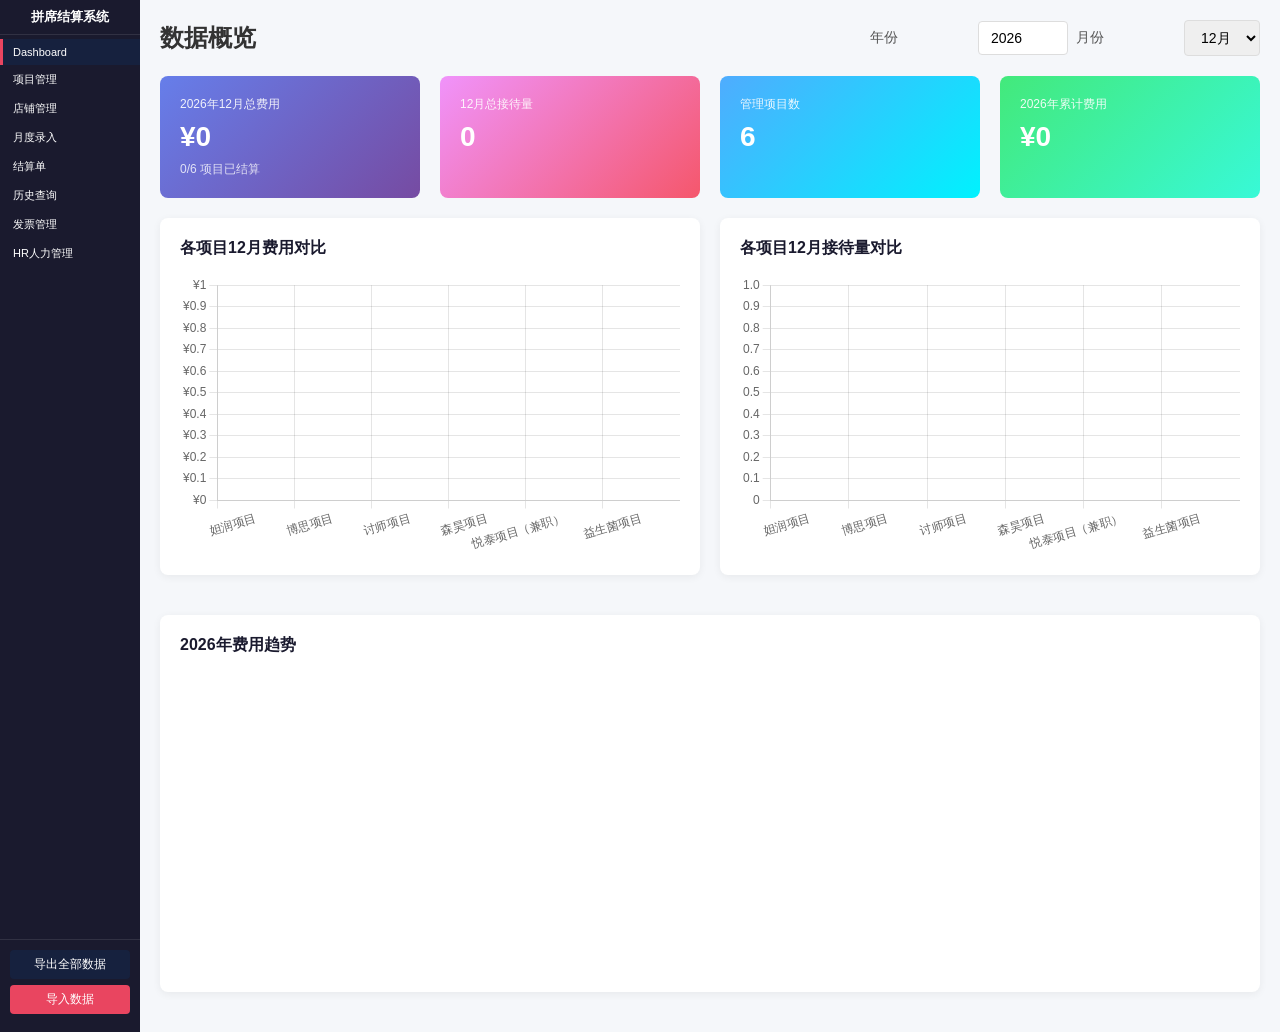
==== index.html @ 9dc021d5 "fix: 新增行改用projectMatch + 删除多余pill容器 + sidebar再压缩至140px" ====
<!DOCTYPE html>
<html lang="zh-CN">
<head>
  <meta charset="UTF-8">
  <meta name="viewport" content="width=device-width, initial-scale=1.0">
  <title>拼席月度结算管理系统</title>
  <link rel="stylesheet" href="css/style.css">
  <link rel="stylesheet" href="https://cdnjs.cloudflare.com/ajax/libs/font-awesome/6.5.1/css/all.min.css">
  <link rel="stylesheet" href="css/hr.css">
  <script src="js/dexie.min.js"></script>
  <script src="js/chart.umd.min.js"></script>
  <script src="js/xlsx.full.min.js"></script>
</head>
<body>
  <nav class="sidebar">
    <div class="logo">拼席结算系统</div>
    <ul class="nav-menu">
      <li data-view="dashboard" class="active">Dashboard</li>
      <li data-view="projects">项目管理</li>
      <li data-view="shops">店铺管理</li>
      <li data-view="input">月度录入</li>
      <li data-view="statement">结算单</li>
      <li data-view="history">历史查询</li>
      <li class="has-submenu" data-submenu="invoice">
        <span>发票管理</span>
        <ul class="submenu">
          <li data-view="invoices-co">拼席发票</li>
          <li data-view="invoices-ex">专席发票</li>
        </ul>
      </li>
      <li class="has-submenu" data-submenu="hr">
        <span>HR人力管理</span>
        <ul class="submenu">
          <li data-view="hr-projects">项目管理</li>
          <li data-view="hr-staff">员工管理</li>
          <li data-view="hr-schedule">排班明细</li>
          <li data-view="hr-kpi">绩效管理</li>
          <li data-view="hr-performance">绩效制作</li>
        </ul>
      </li>
    </ul>
    <div class="sidebar-footer">
      <button class="btn btn-secondary" onclick="App.exportAllData()">导出全部数据</button>
      <button class="btn btn-primary" onclick="App.importAllData()">导入数据</button>
    </div>
  </nav>
  <main class="main-content">
    <div id="view-dashboard" class="view"></div>
    <div id="view-projects" class="view hidden"></div>
    <div id="view-shops" class="view hidden"></div>
    <div id="view-input" class="view hidden"></div>
    <div id="view-statement" class="view hidden"></div>
    <div id="view-history" class="view hidden"></div>
    <div id="view-invoices" class="view hidden"></div>
    <div id="view-invoices-co" class="view hidden"></div>
    <div id="view-invoices-ex" class="view hidden"></div>

    <!-- HR 人力管理 - 项目管理 -->
    <div id="view-hr-projects" class="view hidden">
      <div class="hr-wrap">
        <div class="hr-toolRow">
          <button class="hr-btn hr-btn-primary hr-btn-sm" onclick="addHrProject()"><i class="fas fa-plus"></i> 新增项目</button>
          <div class="hr-spacer"></div>
          <div class="hr-hint"><i class="fas fa-circle-info"></i> 此处管理HR模块使用的所有项目，增删改会同步到所有模块的筛选标签</div>
        </div>
        <div class="hr-tableWrap" id="hrProjectsTableWrap"></div>
      </div>
    </div>

    <!-- HR 人力管理 - 员工管理 -->
    <div id="view-hr-staff" class="view hidden">
      <div class="hr-wrap">
        <div class="hr-subtabs" id="staffSubtabs">
          <div class="hr-stab active" onclick="setStaffMode('info')">员工基本信息</div>
          <div class="hr-stab" onclick="setStaffMode('salary')">员工薪资管理</div>
          <div class="hr-stab" onclick="setStaffMode('managers')">管理架构</div>
        </div>
        <div class="hr-pillTabs" id="staffPillContainer"></div>
        <div id="staff-info-panel">
          <div class="hr-toolRow">
            <button class="hr-btn hr-btn-primary hr-btn-sm" onclick="addStaffRow()"><i class="fas fa-plus"></i> 新增员工</button>
            <button class="hr-btn hr-btn-secondary hr-btn-sm" onclick="saveStaffChanges()"><i class="fas fa-floppy-disk"></i> 保存修改</button>
            <div class="hr-spacer"></div>
            <div class="hr-hint"><i class="fas fa-circle-info"></i> 点击单元格可直接编辑，修改后请点击"保存修改"</div>
          </div>
          <div class="hr-tableWrap" id="staffInfoTableWrap"></div>
        </div>
        <div id="staff-salary-panel" style="display:none;">
          <div class="hr-toolRow">
            <button class="hr-btn hr-btn-primary hr-btn-sm" onclick="saveStaffChanges()"><i class="fas fa-floppy-disk"></i> 保存修改</button>
            <div class="hr-spacer"></div>
            <div class="hr-hint"><i class="fas fa-circle-info"></i> 试用期/转正底薪及考勤数据在此编辑</div>
          </div>
          <div class="hr-tableWrap" id="staffSalaryTableWrap"></div>
        </div>
        <div id="staff-managers-panel" style="display:none;">
          <div class="hr-toolRow">
            <button class="hr-btn hr-btn-primary hr-btn-sm" onclick="saveStaffChanges()"><i class="fas fa-floppy-disk"></i> 保存修改</button>
            <div class="hr-spacer"></div>
            <div class="hr-hint"><i class="fas fa-circle-info"></i> 管理人员成本按比例分摊到各项目</div>
          </div>
          <div class="hr-tableWrap" id="staffManagersTableWrap"></div>
        </div>
      </div>
    </div>

    <!-- HR 人力管理 - 排班明细 -->
    <div id="view-hr-schedule" class="view hidden">
      <div class="hr-wrap">
        <div class="hr-subtabs" id="scheduleSubtabs">
          <div class="hr-stab active" onclick="setScheduleSubpage('main')">排班明细</div>
          <div class="hr-stab" onclick="setScheduleSubpage('remarks')">排班备注</div>
          <div class="hr-stab" onclick="setScheduleSubpage('summary')">综合汇总</div>
        </div>
        <div id="sched-main-panel">
          <div class="hr-pillTabs" id="schedProjectPills"></div>
          <div class="hr-toolRow">
            <div class="hr-pillTabs" id="schedMonthPills"></div>
            <button class="hr-btn hr-btn-primary hr-btn-sm" onclick="addScheduleMonth()"><i class="fas fa-plus"></i> 新增月份</button>
            <button class="hr-btn hr-btn-danger hr-btn-sm" onclick="deleteScheduleMonth()"><i class="fas fa-trash"></i> 删除月份</button>
            <div class="hr-spacer"></div>
            <button class="hr-btn hr-btn-primary hr-btn-sm" onclick="addScheduleRow()"><i class="fas fa-plus"></i> 新增行</button>
            <button class="hr-btn hr-btn-danger hr-btn-sm" onclick="batchDeleteScheduleRows()"><i class="fas fa-trash-can"></i> 批量删除</button>
          </div>
          <div class="hr-hint"><i class="fas fa-circle-info"></i> 点击单元格切换班次，右键或长按可快速选择</div>
          <div class="hr-scheduleFreezeWrap" id="scheduleFreezeWrap" style="max-height:600px;overflow:auto;"></div>
        </div>
        <div id="sched-remarks-panel" style="display:none;">
          <div class="hr-toolRow">
            <div class="hr-pillTabs" id="schedRemarksMonthPills"></div>
            <button class="hr-btn hr-btn-primary hr-btn-sm" onclick="addScheduleRemark()"><i class="fas fa-plus"></i> 新增备注</button>
            <div class="hr-spacer"></div>
          </div>
          <div class="hr-tableWrap" id="scheduleRemarksTableWrap"></div>
        </div>
        <div id="sched-summary-panel" style="display:none;">
          <div class="hr-toolRow">
            <div class="hr-pillTabs" id="schedSummaryMonthPills"></div>
            <div class="hr-spacer"></div>
          </div>
          <div class="hr-tableWrap" id="scheduleSummaryTableWrap"></div>
        </div>
      </div>
    </div>

    <!-- HR 人力管理 - 绩效管理 -->
    <div id="view-hr-kpi" class="view hidden">
      <div class="hr-wrap">
        <div class="hr-subtabs" id="kpiSubtabs">
          <div class="hr-stab active" onclick="setKpiMode('view')">查看指标</div>
          <div class="hr-stab" onclick="setKpiMode('config')">配置指标</div>
        </div>
        <div id="kpi-view-panel">
          <div id="kpiOptionScroller" class="hr-optionScroller" style="margin-bottom:14px;"></div>
          <div class="hr-toolRow">
            <label class="hr-label">月份：</label>
            <select id="kpiPeriodSelect" class="hr-select" onchange="renderKpiManager()"></select>
            <div class="hr-spacer"></div>
          </div>
          <div id="kpiViewArea"></div>
        </div>
        <div id="kpi-config-panel" style="display:none;">
          <div id="kpiConfigOptionScroller" class="hr-optionScroller" style="margin-bottom:14px;"></div>
          <div class="hr-toolRow">
            <button class="hr-btn hr-btn-primary hr-btn-sm" onclick="addKpiConfigRow()"><i class="fas fa-plus"></i> 新增指标</button>
            <div class="hr-spacer"></div>
          </div>
          <div class="hr-card" style="margin-bottom:16px;">
            <div style="font-size:13px;font-weight:600;margin-bottom:10px;color:var(--hr-navy);">
              <i class="fas fa-file-arrow-up"></i> 上传 Excel 配置
            </div>
            <div class="hr-file-upload-area" onclick="document.getElementById('kpiFileInput').click()">
              <i class="fas fa-cloud-arrow-up"></i>
              <p>点击选择 Excel (.xlsx) 文件</p>
            </div>
            <input type="file" id="kpiFileInput" accept=".xlsx,.xls,.csv" style="display:none;" onchange="handleKpiFileUpload(this)">
          </div>
          <div class="hr-kpi-table-wrap" id="kpiConfigTableWrap"></div>
        </div>
      </div>
    </div>

    <!-- HR 人力管理 - 绩效制作 -->
    <div id="view-hr-performance" class="view hidden">
      <div class="hr-wrap">
        <div class="hr-subtabs" id="perfSubtabs">
          <div class="hr-stab active" onclick="setPerfMode('exclusive')">专席绩效</div>
          <div class="hr-stab" onclick="setPerfMode('pinxi')">拼席结算</div>
          <div class="hr-stab" onclick="setPerfMode('temp')">临时客服费用</div>
        </div>
        <div id="perf-exclusive-panel">
          <div class="hr-pillTabs" id="perfExPillTabs"></div>
          <div class="hr-toolRow">
            <label class="hr-label">月份：</label>
            <input type="month" id="perfExPeriod" class="hr-input-month" onchange="renderPerformance()">
            <div class="hr-spacer"></div>
            <button class="hr-btn hr-btn-secondary hr-btn-sm" onclick="exportPerformanceCsv('exclusive')"><i class="fas fa-download"></i> 导出CSV</button>
          </div>
          <div class="hr-tableWrap" id="perfExclusiveTableWrap"></div>
        </div>
        <div id="perf-pinxi-panel" style="display:none;">
          <div class="hr-pillTabs" id="perfPxPillTabs"></div>
          <div class="hr-toolRow">
            <label class="hr-label">月份：</label>
            <input type="month" id="perfPxPeriod" class="hr-input-month" onchange="renderPerformance()">
            <div class="hr-spacer"></div>
            <button class="hr-btn hr-btn-secondary hr-btn-sm" onclick="exportPerformanceCsv('pinxi')"><i class="fas fa-download"></i> 导出CSV</button>
          </div>
          <div class="hr-tableWrap" id="perfPinxiTableWrap"></div>
        </div>
        <div id="perf-temp-panel" style="display:none;">
          <div class="hr-pillTabs" id="perfTmpPillTabs"></div>
          <div class="hr-toolRow">
            <label class="hr-label">月份：</label>
            <input type="month" id="perfTmpPeriod" class="hr-input-month" onchange="renderPerformance()">
            <div class="hr-spacer"></div>
            <button class="hr-btn hr-btn-secondary hr-btn-sm" onclick="exportPerformanceCsv('temp')"><i class="fas fa-download"></i> 导出CSV</button>
          </div>
          <div class="hr-tableWrap" id="perfTempTableWrap"></div>
        </div>
      </div>
    </div>
  </main>
  <script src="js/db.js"></script>
  <script src="js/data.js"></script>
  <script src="js/calculator.js"></script>
  <script src="js/export.js"></script>
  <script src="js/charts.js"></script>
  <script src="js/app.js"></script>
  <script src="js/hr-app.js"></script>
</body>
</html>
---- css/style.css ----
* { margin: 0; padding: 0; box-sizing: border-box; }
body {
  font-family: -apple-system, BlinkMacSystemFont, "Segoe UI", Roboto, "Helvetica Neue", Arial, sans-serif;
  background: #f5f7fa;
  color: #333;
  display: flex;
  min-height: 100vh;
}
.sidebar {
  width: 140px;
  background: #1a1a2e;
  color: #fff;
  padding: 8px 0;
  flex-shrink: 0;
  display: flex;
  flex-direction: column;
}
.logo {
  font-size: 13px;
  font-weight: bold;
  text-align: center;
  padding-bottom: 8px;
  border-bottom: 1px solid rgba(255,255,255,0.1);
}
.nav-menu { list-style: none; padding: 4px 0; flex: 1; }
.nav-menu li {
  padding: 7px 10px;
  cursor: pointer;
  transition: all 0.2s;
  border-left: 3px solid transparent;
  font-size: 11px;
}
.nav-menu li:hover, .nav-menu li.active {
  background: #16213e;
  border-left-color: #e94560;
}

/* 二级菜单 */
.nav-menu li.has-submenu {
  padding: 0;
  border-left: none;
}
.nav-menu li.has-submenu > span {
  display: block;
  padding: 7px 10px;
  border-left: 3px solid transparent;
  transition: all 0.2s;
}
.nav-menu li.has-submenu:hover > span,
.nav-menu li.has-submenu.active > span {
  background: #16213e;
  border-left-color: #e94560;
}
.nav-menu li.has-submenu.open > span {
  background: #16213e;
}
.nav-menu .submenu {
  list-style: none;
  padding: 0;
  display: none;
  background: #0f0f1a;
}
.nav-menu li.has-submenu.open .submenu {
  display: block;
}
.nav-menu .submenu li {
  padding: 5px 10px 5px 20px;
  font-size: 10px;
  border-left: 3px solid transparent;
}
.nav-menu .submenu li:hover,
.nav-menu .submenu li.active {
  background: #16213e;
  border-left-color: #e94560;
}
.sidebar-footer {
  padding: 10px;
  border-top: 1px solid rgba(255,255,255,0.1);
  display: flex;
  flex-direction: column;
  gap: 6px;
}
.sidebar-footer .btn { font-size: 12px; padding: 6px 10px; }
.main-content { flex: 1; padding: 20px; overflow-y: auto; }
.view.hidden { display: none; }
.card {
  background: #fff;
  border-radius: 8px;
  padding: 20px;
  box-shadow: 0 2px 8px rgba(0,0,0,0.06);
  margin-bottom: 20px;
}
.card-title {
  font-size: 16px;
  font-weight: 600;
  margin-bottom: 16px;
  color: #1a1a2e;
}
.btn {
  display: inline-block;
  padding: 8px 16px;
  border: none;
  border-radius: 4px;
  cursor: pointer;
  font-size: 14px;
  transition: opacity 0.2s;
  white-space: nowrap;
}
.btn:hover { opacity: 0.85; }
.btn-primary { background: #e94560; color: #fff; }
.btn-secondary { background: #16213e; color: #fff; }
.btn-success { background: #0f9b6e; color: #fff; }
.btn-danger { background: #dc3545; color: #fff; }
table {
  width: 100%;
  border-collapse: collapse;
  font-size: 14px;
}
th, td {
  padding: 12px;
  text-align: left;
  border-bottom: 1px solid #e8e8e8;
}
th {
  background: #f8f9fa;
  font-weight: 600;
  color: #555;
}
tr:hover { background: #f8f9fa; }
input, select, textarea {
  padding: 8px 12px;
  border: 1px solid #ddd;
  border-radius: 4px;
  font-size: 14px;
  font-family: inherit;
}
input:focus, select:focus, textarea:focus {
  outline: none;
  border-color: #e94560;
}
.grid-4 { display: grid; grid-template-columns: repeat(4, 1fr); gap: 20px; }
.grid-3 { display: grid; grid-template-columns: repeat(3, 1fr); gap: 20px; }
.grid-2 { display: grid; grid-template-columns: repeat(2, 1fr); gap: 20px; }
.kpi-card {
  background: linear-gradient(135deg, #667eea 0%, #764ba2 100%);
  color: #fff;
  border-radius: 8px;
  padding: 20px;
}
.kpi-value { font-size: 28px; font-weight: bold; margin: 8px 0; }
.kpi-label { font-size: 12px; opacity: 0.9; }

/* 日历表格 */
.calendar-table td {
  padding: 8px;
  vertical-align: middle;
}
.day-input {
  width: 100px;
  padding: 6px 10px;
}

/* 结算单表格 */
.statement-table td:first-child {
  width: 200px;
  color: #666;
}
.statement-table td:last-child {
  font-weight: 600;
  text-align: right;
}

/* 按钮组 */
.btn-group {
  display: flex;
  gap: 8px;
  flex-wrap: wrap;
}

/* 表单 */
.form-row {
  display: flex;
  gap: 16px;
  margin-bottom: 12px;
  align-items: center;
}
.form-row label {
  min-width: 100px;
  color: #555;
  font-size: 14px;
}
.form-row input, .form-row select, .form-row textarea {
  flex: 1;
}

/* 弹窗 */
.modal-overlay {
  position: fixed;
  top: 0; left: 0; right: 0; bottom: 0;
  background: rgba(0,0,0,0.5);
  display: flex;
  align-items: center;
  justify-content: center;
  z-index: 1000;
}
.modal {
  background: #fff;
  border-radius: 8px;
  padding: 24px;
  max-width: 700px;
  width: 90%;
  max-height: 85vh;
  overflow-y: auto;
}
.modal-header {
  display: flex;
  justify-content: space-between;
  align-items: center;
  margin-bottom: 16px;
}
.modal-close {
  font-size: 24px;
  cursor: pointer;
  color: #999;
  background: none;
  border: none;
}

/* 分页 */
.pagination {
  display: flex;
  gap: 8px;
  justify-content: center;
  margin-top: 16px;
}
.pagination button {
  padding: 6px 12px;
  border: 1px solid #ddd;
  background: #fff;
  cursor: pointer;
  border-radius: 4px;
}
.pagination button.active {
  background: #e94560;
  color: #fff;
  border-color: #e94560;
}

/* 标签 */
.tag {
  display: inline-block;
  padding: 2px 8px;
  border-radius: 4px;
  font-size: 12px;
  background: #e8f4fd;
  color: #0066cc;
}
.tag-danger {
  background: #fde8e8;
  color: #cc0000;
}
.tag-success {
  background: #e8f5e9;
  color: #2e7d32;
}

/* 响应式 */
@media (max-width: 1024px) {
  .grid-4 { grid-template-columns: repeat(2, 1fr); }
  .grid-3 { grid-template-columns: repeat(2, 1fr); }
  .sidebar { width: 180px; }
}
@media (max-width: 768px) {
  body { flex-direction: column; }
  .sidebar { width: 100%; padding: 10px 0; }
  .nav-menu { display: flex; flex-wrap: wrap; padding: 0; }
  .nav-menu li { padding: 10px 16px; font-size: 14px; }
  .main-content { padding: 16px; }
  .grid-4, .grid-3, .grid-2 { grid-template-columns: 1fr; }
  .form-row { flex-direction: column; align-items: flex-start; }
}

/* ========== 发票管理样式 ========== */

/* -- 板块切换标签 -- */
.inv-category-tabs {
  display: flex;
  gap: 0;
  margin-bottom: 16px;
  border: 1px solid #ddd;
  border-radius: 6px;
  overflow: hidden;
  width: fit-content;
}
.inv-category-tab {
  padding: 8px 20px;
  border: none;
  background: #fff;
  cursor: pointer;
  font-size: 14px;
  color: #555;
  transition: all 0.15s;
  border-right: 1px solid #ddd;
}
.inv-category-tab:last-child {
  border-right: none;
}
.inv-category-tab:hover {
  background: #f0f0f5;
}
.inv-category-tab.active {
  background: #1a1a2e;
  color: #fff;
  font-weight: 600;
}

/* -- 发票头部 -- */
.inv-header {
  display: flex;
  justify-content: space-between;
  align-items: center;
  margin-bottom: 16px;
  flex-wrap: wrap;
  gap: 12px;
}
.inv-header-left {
  display: flex;
  align-items: center;
  gap: 12px;
}
.inv-title {
  margin: 0;
  font-size: 22px;
  font-weight: 700;
  color: #1a1a2e;
}
.inv-header-right {
  display: flex;
  align-items: center;
  gap: 8px;
}

/* -- 筛选器区域 -- */
.inv-filter-bar {
  background: #f8f9fb;
  border-radius: 8px;
  padding: 14px 18px;
  margin-bottom: 16px;
  border: 1px solid #e8ecf0;
}
.inv-filter-row {
  display: flex;
  align-items: center;
  gap: 14px;
  flex-wrap: wrap;
}
.inv-filter-item {
  display: flex;
  align-items: center;
  gap: 6px;
}
.inv-filter-label {
  font-size: 13px;
  color: #666;
  white-space: nowrap;
}
.inv-filter-select {
  padding: 6px 10px;
  border: 1px solid #ddd;
  border-radius: 4px;
  font-size: 13px;
  background: #fff;
  min-width: 120px;
}
.inv-filter-select:focus {
  outline: none;
  border-color: #e94560;
}
.inv-filter-status {
  margin-left: auto;
}
.inv-btn-group {
  display: flex;
  gap: 0;
  border: 1px solid #ddd;
  border-radius: 6px;
  overflow: hidden;
}
.inv-filter-btn {
  padding: 6px 14px;
  border: none;
  background: #fff;
  cursor: pointer;
  font-size: 13px;
  color: #555;
  transition: all 0.15s;
  border-right: 1px solid #ddd;
}
.inv-filter-btn:last-child {
  border-right: none;
}
.inv-filter-btn:hover {
  background: #f0f0f5;
}
.inv-filter-btn.active {
  background: #1a1a2e;
  color: #fff;
  font-weight: 600;
}

/* -- 汇总栏 -- */
.inv-summary-bar {
  display: flex;
  align-items: stretch;
  gap: 0;
  margin-bottom: 16px;
  background: linear-gradient(135deg, #1a1a2e 0%, #16213e 100%);
  border-radius: 8px;
  padding: 16px 20px;
  color: #fff;
}
.inv-summary-item {
  flex: 0 0 auto;
  min-width: 140px;
}
.inv-summary-value {
  font-size: 20px;
  font-weight: 700;
  margin-bottom: 4px;
}
.inv-summary-label {
  font-size: 12px;
  opacity: 0.7;
}
.inv-summary-divider {
  width: 1px;
  background: rgba(255,255,255,0.2);
  margin: 4px 20px;
}
.inv-summary-unfiled-names {
  font-size: 13px;
  font-weight: 500;
  line-height: 1.5;
  color: #ffd54f;
}

/* -- 表格容器 -- */
.inv-table-wrap {
  margin-bottom: 16px;
  overflow-x: auto;
  border-radius: 8px;
  border: 1px solid #e0e4e8;
}

/* -- 发票表格 -- */
.inv-table {
  width: 100%;
  border-collapse: collapse;
  font-size: 13px;
}
.inv-table thead tr {
  background: #1a1a2e;
  color: #fff;
}
.inv-table thead th {
  padding: 10px 12px;
  text-align: left;
  font-weight: 600;
  font-size: 12px;
  text-transform: uppercase;
  letter-spacing: 0.5px;
  white-space: nowrap;
  border: none;
}
.inv-table tbody td {
  padding: 8px 12px;
  border-bottom: 1px solid #eef0f2;
  border-left: 1px solid #eef0f2;
  vertical-align: middle;
  line-height: 1.4;
}
.inv-table tbody td:first-child {
  border-left: none;
}

/* 行交替色 */
.inv-row-even {
  background: #fff;
}
.inv-row-odd {
  background: #f8f9fb;
}
.inv-row:hover {
  background: #edf4ff !important;
}

/* 单元格对齐 */
.inv-cell-center {
  text-align: center;
}
.inv-cell-company {
  max-width: 180px;
  overflow: hidden;
  text-overflow: ellipsis;
  white-space: nowrap;
  font-size: 12px;
  color: #555;
}
.inv-cell-actions {
  white-space: nowrap;
}

/* 项目名称标签 */
.inv-project-name {
  display: inline-block;
  padding: 3px 10px;
  border-radius: 4px;
  font-size: 12px;
  font-weight: 600;
  white-space: nowrap;
}

/* -- 状态/类型标签 -- */
.inv-tag {
  display: inline-block;
  padding: 2px 8px;
  border-radius: 10px;
  font-size: 11px;
  font-weight: 600;
  white-space: nowrap;
}

/* 状态标签 */
.inv-tag-status-filed {
  background: #e8f5e9;
  color: #2e7d32;
  border: 1px solid #c8e6c9;
}
.inv-tag-status-unfiled {
  background: #fff3e0;
  color: #e65100;
  border: 1px solid #ffe0b2;
}

/* 税务标签 */
.inv-tag-tax-yes {
  background: #e3f2fd;
  color: #1565c0;
  border: 1px solid #bbdefb;
}
.inv-tag-tax-no {
  background: #fce4ec;
  color: #c62828;
  border: 1px solid #f8bbd0;
}
.inv-tag-tax-na {
  background: #f5f5f5;
  color: #999;
  border: 1px solid #e0e0e0;
}

/* 类型标签 */
.inv-tag-type-special {
  background: #e8eaf6;
  color: #283593;
  border: 1px solid #c5cae9;
}
.inv-tag-type-normal {
  background: #f3e5f5;
  color: #7b1fa2;
  border: 1px solid #e1bee7;
}
.inv-tag-type-special-1 {
  background: #fff8e1;
  color: #f57f17;
  border: 1px solid #ffe082;
}

/* -- 金额输入框 -- */
.inv-amount-input {
  width: 100px;
  padding: 4px 8px;
  border: 1px solid #ddd;
  border-radius: 4px;
  font-size: 13px;
  text-align: right;
  transition: border-color 0.2s;
}
.inv-amount-input:focus {
  outline: none;
  border-color: #e94560;
  box-shadow: 0 0 0 2px rgba(233,69,96,0.1);
}

/* -- 操作按钮 -- */
.inv-btn {
  display: inline-flex;
  align-items: center;
  justify-content: center;
  padding: 4px 10px;
  border: none;
  border-radius: 4px;
  cursor: pointer;
  font-size: 12px;
  font-weight: 500;
  transition: all 0.15s;
  white-space: nowrap;
  margin: 0 2px;
  vertical-align: middle;
}
.inv-btn:hover {
  opacity: 0.85;
  transform: translateY(-1px);
}

.inv-btn-copy {
  background: #1976d2;
  color: #fff;
}
.inv-btn-copy.inv-btn-copied {
  background: #0f9b6e;
}

.inv-btn-paste {
  background: #43e97b;
  color: #fff;
  cursor: pointer;
}
.inv-btn-paste:hover {
  background: #38d96e;
}

.inv-btn-view-img {
  background: #7c4dff;
  color: #fff;
}

.inv-btn-edit {
  background: #78909c;
  color: #fff;
}

.inv-btn-detail {
  background: #546e7a;
  color: #fff;
}

.inv-btn-delete {
  background: #dc3545;
  color: #fff;
}

.inv-icon-upload {
  display: inline-block;
  width: 14px;
  height: 14px;
  background: url("data:image/svg+xml,%3Csvg xmlns='http://www.w3.org/2000/svg' viewBox='0 0 24 24' fill='white'%3E%3Cpath d='M9 16h6v-6h4l-7-7-7 7h4zm-4 2h14v2H5z'/%3E%3C/svg%3E") no-repeat center/contain;
}

/* -- 截图缩略图 -- */
.inv-thumb {
  width: 32px;
  height: 32px;
  border-radius: 4px;
  border: 1px solid #ddd;
  cursor: pointer;
  transition: transform 0.2s, box-shadow 0.2s;
  vertical-align: middle;
  margin-left: 4px;
  object-fit: cover;
}
.inv-thumb:hover {
  transform: scale(2.5);
  box-shadow: 0 4px 16px rgba(0,0,0,0.25);
  z-index: 10;
  position: relative;
}

/* -- 粘贴区域 -- */
.inv-paste-zone {
  border: 1px dashed #ccc;
  border-radius: 6px;
  padding: 6px 14px;
  font-size: 12px;
  color: #999;
  text-align: center;
  cursor: pointer;
  background: #fafafa;
  transition: border-color 0.2s, background 0.2s;
  white-space: nowrap;
}

/* -- 已开票记录区域 -- */
.inv-history-section {
  margin-top: 20px;
}
.inv-section-title {
  font-size: 15px;
  font-weight: 600;
  color: #1a1a2e;
  margin-bottom: 10px;
  padding-left: 10px;
  border-left: 3px solid #e94560;
}

/* -- 发票详情弹窗 -- */
.invoice-detail-section {
  padding: 8px 0;
}
.invoice-detail-row {
  display: flex;
  padding: 10px 0;
  border-bottom: 1px solid #f0f0f0;
  font-size: 14px;
}
.invoice-detail-label {
  min-width: 120px;
  color: #999;
  font-size: 13px;
  flex-shrink: 0;
}

/* -- 响应式 -- */
@media (max-width: 1024px) {
  .inv-table-main {
    font-size: 12px;
  }
  .inv-table-main thead th,
  .inv-table-main tbody td {
    padding: 6px 8px;
  }
}

@media (max-width: 768px) {
  .inv-header {
    flex-direction: column;
    align-items: flex-start;
  }
  .inv-filter-row {
    flex-direction: column;
    align-items: flex-start;
  }
  .inv-filter-status {
    margin-left: 0;
  }
  .inv-summary-bar {
    flex-direction: column;
    gap: 12px;
  }
  .inv-summary-divider {
    width: 100%;
    height: 1px;
    margin: 0;
  }
  .inv-cell-actions {
    white-space: normal;
  }
  .inv-btn {
    margin: 2px;
  }
}
---- css/hr.css ----
/* ========== HR 模块 CSS 变量 ========== */
:root {
  --hr-cream: #f6f1e8;
  --hr-paper: #fffdf8;
  --hr-ink: #182235;
  --hr-navy: #13233a;
  --hr-accent: #2f6f73;
  --hr-gold: #c79a42;
  --hr-bg: #f5efe0;
  --hr-line: #e5dac9;
  --hr-text: #182235;
  --hr-muted: #7a6f62;
  --hr-green: #16825f;
  --hr-red: #b94e5d;
  --hr-amber: #c79a42;
}

/* ========== HR 容器 ========== */
.hr-wrap {
  padding: 16px;
}

/* ========== HR 子标签 ========== */
.hr-subtabs {
  display: flex;
  gap: 0;
  border-bottom: 2px solid var(--hr-line);
  margin-bottom: 16px;
}
.hr-stab {
  padding: 10px 20px;
  cursor: pointer;
  font-size: 13px;
  color: var(--hr-muted);
  border-bottom: 2px solid transparent;
  margin-bottom: -2px;
  transition: all 0.2s;
  user-select: none;
}
.hr-stab:hover { color: var(--hr-text); }
.hr-stab.active {
  color: var(--hr-accent);
  border-bottom-color: var(--hr-accent);
  font-weight: 600;
}

/* ========== HR 药丸标签 ========== */
.hr-pillTabs {
  display: flex;
  flex-wrap: wrap;
  gap: 6px;
  margin-bottom: 14px;
}
.hr-pill {
  padding: 5px 14px;
  border-radius: 20px;
  font-size: 12px;
  cursor: pointer;
  border: 1px solid var(--hr-line);
  background: var(--hr-paper);
  color: var(--hr-muted);
  transition: all 0.15s;
  user-select: none;
}
.hr-pill:hover { border-color: var(--hr-accent); color: var(--hr-accent); }
.hr-pill.active {
  background: var(--hr-accent);
  color: #fff;
  border-color: var(--hr-accent);
}
.hr-pill-child {
  padding: 3px 10px;
  font-size: 11px;
  margin-left: 6px;
  opacity: 0.7;
  border-style: dashed;
}
.hr-pill-child.active {
  opacity: 1;
  border-style: solid;
}

/* ========== HR 提示 ========== */
.hr-hint {
  font-size: 12px;
  color: var(--hr-muted);
  display: flex;
  align-items: center;
  gap: 6px;
}
.hr-hint i { color: var(--hr-amber); }

/* ========== HR 工具行 ========== */
.hr-toolRow {
  display: flex;
  align-items: center;
  gap: 10px;
  margin-bottom: 14px;
  flex-wrap: wrap;
}
.hr-spacer { flex: 1; }
.hr-label {
  font-size: 13px;
  color: var(--hr-muted);
}
.hr-select, .hr-input-month {
  padding: 6px 12px;
  border: 1px solid var(--hr-line);
  border-radius: 6px;
  font-size: 13px;
  font-family: inherit;
  background: var(--hr-paper);
  color: var(--hr-text);
}
.hr-select:focus, .hr-input-month:focus {
  outline: none;
  border-color: var(--hr-accent);
  box-shadow: 0 0 0 2px rgba(47,111,115,0.15);
}

/* ========== HR 按钮 ========== */
.hr-btn {
  display: inline-flex;
  align-items: center;
  gap: 6px;
  padding: 7px 16px;
  border: 1px solid transparent;
  border-radius: 6px;
  font-size: 13px;
  font-family: inherit;
  cursor: pointer;
  transition: all 0.15s;
  white-space: nowrap;
}
.hr-btn-primary {
  background: var(--hr-accent);
  color: #fff;
  border-color: var(--hr-accent);
}
.hr-btn-primary:hover { background: #256a6e; }
.hr-btn-secondary {
  background: transparent;
  color: var(--hr-accent);
  border-color: var(--hr-accent);
}
.hr-btn-secondary:hover { background: var(--hr-accent); color: #fff; }
.hr-btn-danger {
  background: transparent;
  color: var(--hr-red);
  border-color: var(--hr-red);
}
.hr-btn-danger:hover { background: var(--hr-red); color: #fff; }
.hr-btn-sm {
  padding: 4px 10px;
  font-size: 12px;
}

/* ========== HR 卡片 ========== */
.hr-card {
  background: var(--hr-paper);
  border: 1px solid var(--hr-line);
  border-radius: 10px;
  padding: 20px;
  margin-bottom: 16px;
  box-shadow: 0 1px 4px rgba(0,0,0,0.04);
}

/* ========== HR 表格包裹 ========== */
.hr-tableWrap {
  overflow-x: auto;
  border: 1px solid var(--hr-line);
  border-radius: 8px;
  background: var(--hr-paper);
}
.hr-tableWrap table {
  width: 100%;
  border-collapse: collapse;
  font-size: 12px;
  min-width: 600px;
}
.hr-tableWrap table th {
  background: var(--hr-cream);
  color: var(--hr-navy);
  font-weight: 600;
  text-align: left;
  padding: 6px 8px;
  border-bottom: 2px solid var(--hr-line);
  position: sticky;
  top: 0;
  white-space: nowrap;
  z-index: 2;
}
.hr-tableWrap table td {
  padding: 5px 8px;
  border-bottom: 1px solid var(--hr-line);
  vertical-align: middle;
}
.hr-tableWrap table tr:hover td {
  background: rgba(246,241,232,0.5);
}
.hr-tableWrap table td.empty-cell {
  color: var(--hr-muted);
  font-style: italic;
}

/* ========== HR 可编辑单元格 ========== */
td.hr-cellEdit {
  background: #fff;
  cursor: text;
  position: relative;
}
td.hr-cellEdit:hover {
  outline: 2px solid var(--hr-accent);
  outline-offset: -2px;
}
td.hr-cellEdit input,
td.hr-cellEdit select {
  width: 100%;
  border: none;
  background: transparent;
  font-size: inherit;
  font-family: inherit;
  color: inherit;
  padding: 2px 0;
  outline: none;
}
td.hr-cellEdit select { cursor: pointer; }

/* ========== HR 迷你按钮 ========== */
.hr-miniBtn {
  display: inline-flex;
  align-items: center;
  justify-content: center;
  width: 28px;
  height: 28px;
  border-radius: 6px;
  border: 1px solid var(--hr-line);
  background: var(--hr-paper);
  color: var(--hr-muted);
  cursor: pointer;
  font-size: 12px;
  transition: all 0.15s;
}
.hr-miniBtn:hover { border-color: var(--hr-accent); color: var(--hr-accent); }
.hr-miniBtn.danger:hover { border-color: var(--hr-red); color: var(--hr-red); background: #fff5f5; }

/* ========== HR 徽章 ========== */
.hr-badge {
  display: inline-block;
  padding: 2px 8px;
  border-radius: 12px;
  font-size: 11px;
  font-weight: 600;
  white-space: nowrap;
}
.hr-badge-green { background: #e6f4ee; color: var(--hr-green); }
.hr-badge-red { background: #fce8eb; color: var(--hr-red); }
.hr-badge-amber { background: #fdf3e0; color: var(--hr-amber); }
.hr-badge-gray { background: #eee; color: var(--hr-muted); }

/* ========== HR 颜色 ========== */
.hr-pos { color: var(--hr-green); font-weight: 600; }
.hr-neg { color: var(--hr-red); font-weight: 600; }

/* ========== HR 薪资输入 ========== */
.hr-salaryInput {
  width: 70px;
  text-align: right;
  padding: 3px 6px;
  border: 1px solid var(--hr-line);
  border-radius: 4px;
  font-size: 13px;
  font-family: inherit;
  background: var(--hr-paper);
}
.hr-salaryInput:focus {
  outline: none;
  border-color: var(--hr-accent);
}

/* ========== HR 排班颜色 ========== */
.s-早 { background: #e8f5e9; color: #2e7d32; }
.s-中 { background: #fff3e0; color: #e65100; }
.s-晚 { background: #e8eaf6; color: #283593; }
.s-通班 { background: #fce4ec; color: #c62828; }
.s-休 { background: #f5f5f5; color: #9e9e9e; }
.s-请假 { background: #fff8e1; color: #f57f17; }
.s-旷工 { background: #ffebee; color: #c62828; }
.s-培训 { background: #e0f2f1; color: #00695c; }
.s-empty { background: var(--hr-paper); }

/* ========== HR 排班冻结列 ========== */
.hr-scheduleFreezeWrap {
  position: relative;
  overflow-x: auto;
  border: 1px solid var(--hr-line);
  border-radius: 8px;
  background: var(--hr-paper);
}
.hr-scheduleFreezeWrap table {
  width: 100%;
  border-collapse: collapse;
  font-size: 11px;
}
.hr-scheduleFreezeWrap table th,
.hr-scheduleFreezeWrap table td {
  padding: 3px 2px;
  border-bottom: 1px solid var(--hr-line);
  border-right: 1px solid var(--hr-line);
  text-align: center;
  white-space: nowrap;
}
.hr-scheduleFreezeWrap table th {
  background: var(--hr-cream);
  color: var(--hr-navy);
  font-weight: 600;
  position: sticky;
  top: 0;
  z-index: 3;
}
.hr-scheduleFreezeWrap .freeze-col {
  position: sticky;
  left: 0;
  z-index: 2;
  background: var(--hr-paper);
}
.hr-scheduleFreezeWrap .freeze-col.th-freeze {
  z-index: 4;
  background: var(--hr-cream);
}
.hr-scheduleFreezeWrap td.sched-cell {
  cursor: pointer;
  min-width: 24px;
  user-select: none;
  transition: all 0.1s;
}
.hr-scheduleFreezeWrap td.sched-cell:hover {
  outline: 2px solid var(--hr-accent);
  outline-offset: -1px;
}
/* 右侧冻结列 */
.hr-scheduleFreezeWrap .freeze-right {
  position: sticky;
  right: 0;
  z-index: 2;
  background: var(--hr-paper);
  border-left: 2px solid var(--hr-accent);
}
.hr-scheduleFreezeWrap .freeze-right.th-freeze-right {
  z-index: 4;
  background: var(--hr-cream);
  border-left: 2px solid var(--hr-accent);
}
.hr-scheduleFreezeWrap tr:hover td.freeze-right {
  background: rgba(246,241,232,0.7);
}
.hr-scheduleFreezeWrap tr:hover td.freeze-col {
  background: rgba(246,241,232,0.7);
}

/* ========== HR 选项滚动器 ========== */
.hr-optionScroller {
  display: flex;
  overflow-x: auto;
  gap: 6px;
  padding-bottom: 6px;
  scrollbar-width: thin;
  scrollbar-color: var(--hr-line) transparent;
}
.hr-optionScroller::-webkit-scrollbar { height: 4px; }
.hr-optionScroller::-webkit-scrollbar-thumb { background: var(--hr-line); border-radius: 2px; }
.hr-os-item {
  padding: 5px 14px;
  border-radius: 20px;
  font-size: 12px;
  cursor: pointer;
  border: 1px solid var(--hr-line);
  background: var(--hr-paper);
  color: var(--hr-muted);
  transition: all 0.15s;
  user-select: none;
  white-space: nowrap;
  flex-shrink: 0;
}
.hr-os-item:hover { border-color: var(--hr-accent); color: var(--hr-accent); }
.hr-os-item.active {
  background: var(--hr-accent);
  color: #fff;
  border-color: var(--hr-accent);
}

/* ========== HR KPI 表格 ========== */
.hr-kpi-table-wrap {
  overflow-x: auto;
  border: 1px solid var(--hr-line);
  border-radius: 8px;
  background: var(--hr-paper);
}
.hr-kpi-table-wrap table {
  width: 100%;
  border-collapse: collapse;
  font-size: 13px;
}
.hr-kpi-table-wrap th {
  background: var(--hr-cream);
  color: var(--hr-navy);
  font-weight: 600;
  padding: 10px 12px;
  border-bottom: 2px solid var(--hr-line);
  text-align: left;
}
.hr-kpi-table-wrap td {
  padding: 8px 12px;
  border-bottom: 1px solid var(--hr-line);
}
.hr-kpi-table-wrap tr:hover td { background: rgba(246,241,232,0.5); }

/* ========== HR 文件上传 ========== */
.hr-file-upload-area {
  border: 2px dashed var(--hr-line);
  border-radius: 8px;
  padding: 24px;
  text-align: center;
  cursor: pointer;
  transition: all 0.2s;
  background: var(--hr-paper);
}
.hr-file-upload-area:hover {
  border-color: var(--hr-accent);
  background: rgba(47,111,115,0.03);
}
.hr-file-upload-area i {
  font-size: 24px;
  color: var(--hr-accent);
  margin-bottom: 8px;
  display: block;
}
.hr-file-upload-area p {
  font-size: 13px;
  color: var(--hr-muted);
}

/* ========== HR 通知 ========== */
.hr-notice {
  position: fixed;
  top: 64px;
  right: 20px;
  padding: 12px 20px;
  border-radius: 8px;
  font-size: 13px;
  font-weight: 500;
  z-index: 999;
  box-shadow: 0 4px 16px rgba(0,0,0,0.15);
  transform: translateX(120%);
  transition: transform 0.3s ease;
  max-width: 360px;
}
.hr-notice.show { transform: translateX(0); }
.hr-notice.success { background: var(--hr-green); color: #fff; }
.hr-notice.error { background: var(--hr-red); color: #fff; }
.hr-notice.warn { background: var(--hr-amber); color: #fff; }

/* ========== HR 确认弹窗 ========== */
.hr-confirmOverlay {
  position: fixed;
  top: 0; left: 0; right: 0; bottom: 0;
  background: rgba(19,35,58,0.5);
  display: flex;
  align-items: center;
  justify-content: center;
  z-index: 1001;
}
.hr-confirmBox {
  background: var(--hr-paper);
  border-radius: 12px;
  padding: 28px 32px;
  max-width: 400px;
  width: 90%;
  box-shadow: 0 8px 32px rgba(0,0,0,0.2);
  text-align: center;
}
.hr-confirmBox h3 {
  margin-bottom: 12px;
  font-size: 16px;
  color: var(--hr-navy);
}
.hr-confirmBox p {
  margin-bottom: 20px;
  font-size: 14px;
  color: var(--hr-muted);
}
.hr-confirmBox .confirm-btns {
  display: flex;
  gap: 10px;
  justify-content: center;
}

/* ========== HR 加载 ========== */
.hr-loading-overlay {
  position: fixed;
  top: 0; left: 0; right: 0; bottom: 0;
  background: rgba(19,35,58,0.6);
  display: flex;
  align-items: center;
  justify-content: center;
  z-index: 1000;
}
.hr-spinner {
  width: 40px;
  height: 40px;
  border: 4px solid rgba(255,255,255,0.2);
  border-top-color: var(--hr-gold);
  border-radius: 50%;
  animation: hr-spin 0.8s linear infinite;
}
@keyframes hr-spin { to { transform: rotate(360deg); } }

/* ========== 响应式 ========== */
@media (max-width: 768px) {
  .hr-wrap { padding: 12px; }
  .hr-card { padding: 14px; }
}

/* 项目管理表格紧凑模式 */
#hrProjectsTableWrap table {
  font-size: 12px;
  min-width: auto;
}
#hrProjectsTableWrap table th,
#hrProjectsTableWrap table td {
  padding: 4px 5px;
  border-right: 1px solid var(--hr-line);
}
#hrProjectsTableWrap table th {
  white-space: nowrap;
}
#hrProjectsTableWrap input,
#hrProjectsTableWrap select {
  box-sizing: border-box;
}
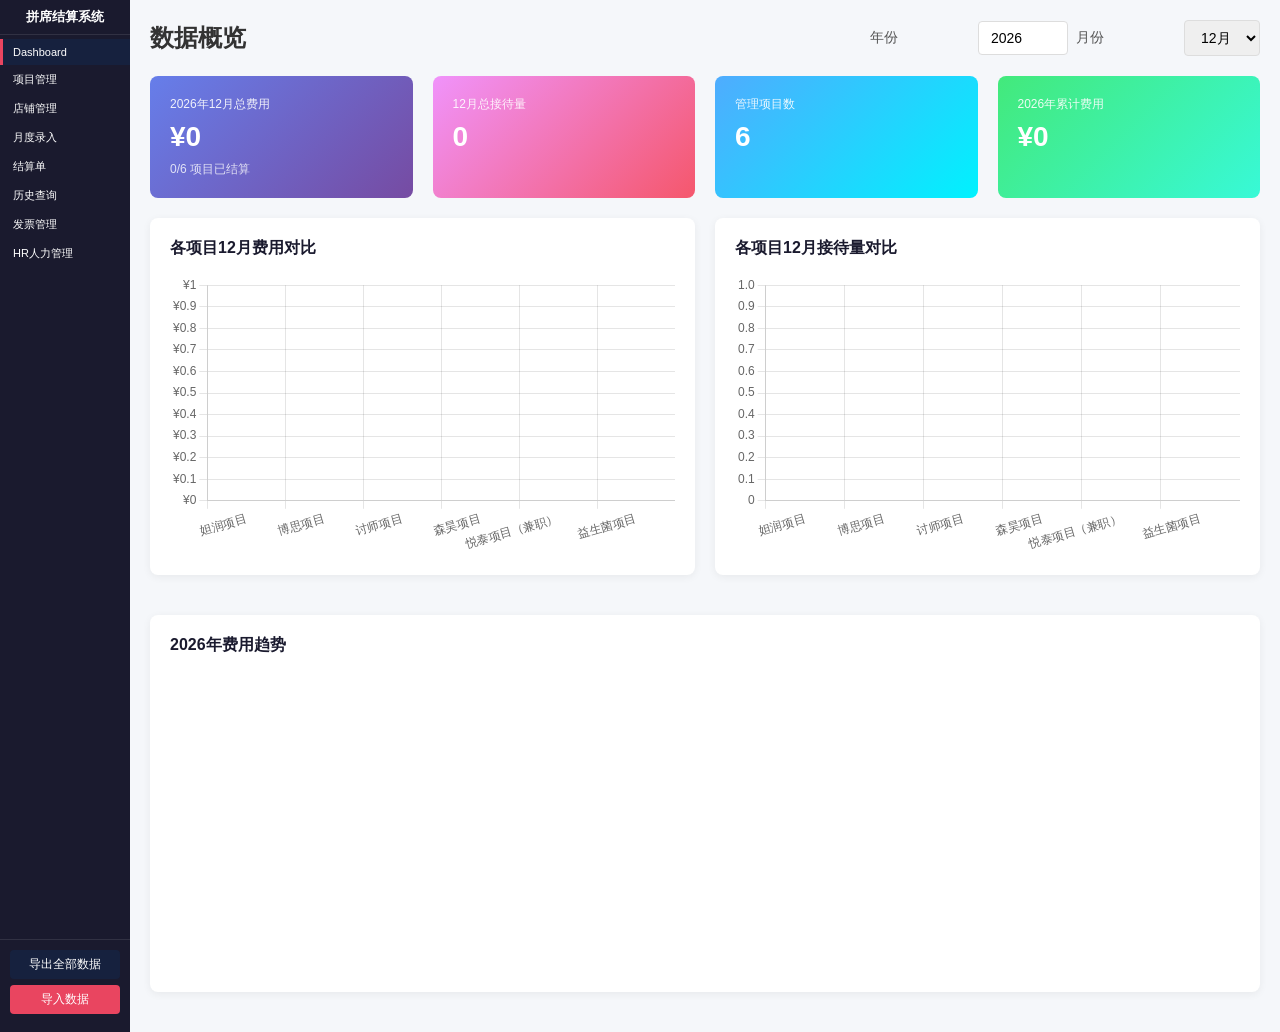
==== commit aa27e1ad: "fix: 给所有css/js引用加?v=711版本号强制绕过CDN缓存" ====
--- a/index.html
+++ b/index.html
@@ -4,9 +4,9 @@
   <meta charset="UTF-8">
   <meta name="viewport" content="width=device-width, initial-scale=1.0">
   <title>拼席月度结算管理系统</title>
-  <link rel="stylesheet" href="css/style.css">
+  <link rel="stylesheet" href="css/style.css?v=711">
   <link rel="stylesheet" href="https://cdnjs.cloudflare.com/ajax/libs/font-awesome/6.5.1/css/all.min.css">
-  <link rel="stylesheet" href="css/hr.css">
+  <link rel="stylesheet" href="css/hr.css?v=711">
   <script src="js/dexie.min.js"></script>
   <script src="js/chart.umd.min.js"></script>
   <script src="js/xlsx.full.min.js"></script>
@@ -221,12 +221,12 @@
       </div>
     </div>
   </main>
-  <script src="js/db.js"></script>
-  <script src="js/data.js"></script>
-  <script src="js/calculator.js"></script>
-  <script src="js/export.js"></script>
-  <script src="js/charts.js"></script>
-  <script src="js/app.js"></script>
-  <script src="js/hr-app.js"></script>
+  <script src="js/db.js?v=711"></script>
+  <script src="js/data.js?v=711"></script>
+  <script src="js/calculator.js?v=711"></script>
+  <script src="js/export.js?v=711"></script>
+  <script src="js/charts.js?v=711"></script>
+  <script src="js/app.js?v=711"></script>
+  <script src="js/hr-app.js?v=711"></script>
 </body>
 </html>
--- a/css/style.css
+++ b/css/style.css
@@ -7,7 +7,7 @@
   min-height: 100vh;
 }
 .sidebar {
-  width: 140px;
+  width: 130px;
   background: #1a1a2e;
   color: #fff;
   padding: 8px 0;
--- a/css/hr.css
+++ b/css/hr.css
@@ -521,20 +521,52 @@
   .hr-card { padding: 14px; }
 }
 
-/* 项目管理表格紧凑模式 */
+/* 项目管理表格 */
 #hrProjectsTableWrap table {
-  font-size: 12px;
+  font-size: 10px;
   min-width: auto;
+  table-layout: fixed;
+  width: 100%;
 }
 #hrProjectsTableWrap table th,
 #hrProjectsTableWrap table td {
-  padding: 4px 5px;
+  padding: 3px 2px;
   border-right: 1px solid var(--hr-line);
+  overflow: hidden;
+  text-overflow: ellipsis;
+  white-space: nowrap;
+  line-height: 1.6;
 }
 #hrProjectsTableWrap table th {
   white-space: nowrap;
+  font-size: 10px;
+  padding: 4px 2px;
 }
 #hrProjectsTableWrap input,
 #hrProjectsTableWrap select {
   box-sizing: border-box;
-}
+  font-size: 10px;
+  padding: 2px 2px;
+  width: 100%;
+  border: 1px solid transparent;
+  border-radius: 2px;
+  background: transparent;
+  font-family: inherit;
+  color: inherit;
+  line-height: 1.6;
+}
+#hrProjectsTableWrap input:focus,
+#hrProjectsTableWrap select:focus {
+  outline: none;
+  border-color: var(--hr-accent);
+}
+#hrProjectsTableWrap input[type="date"] {
+  width: 100%;
+  min-width: 60px;
+}
+#hrProjectsTableWrap .hr-miniBtn {
+  width: 18px;
+  height: 18px;
+  font-size: 9px;
+  padding: 0;
+}
